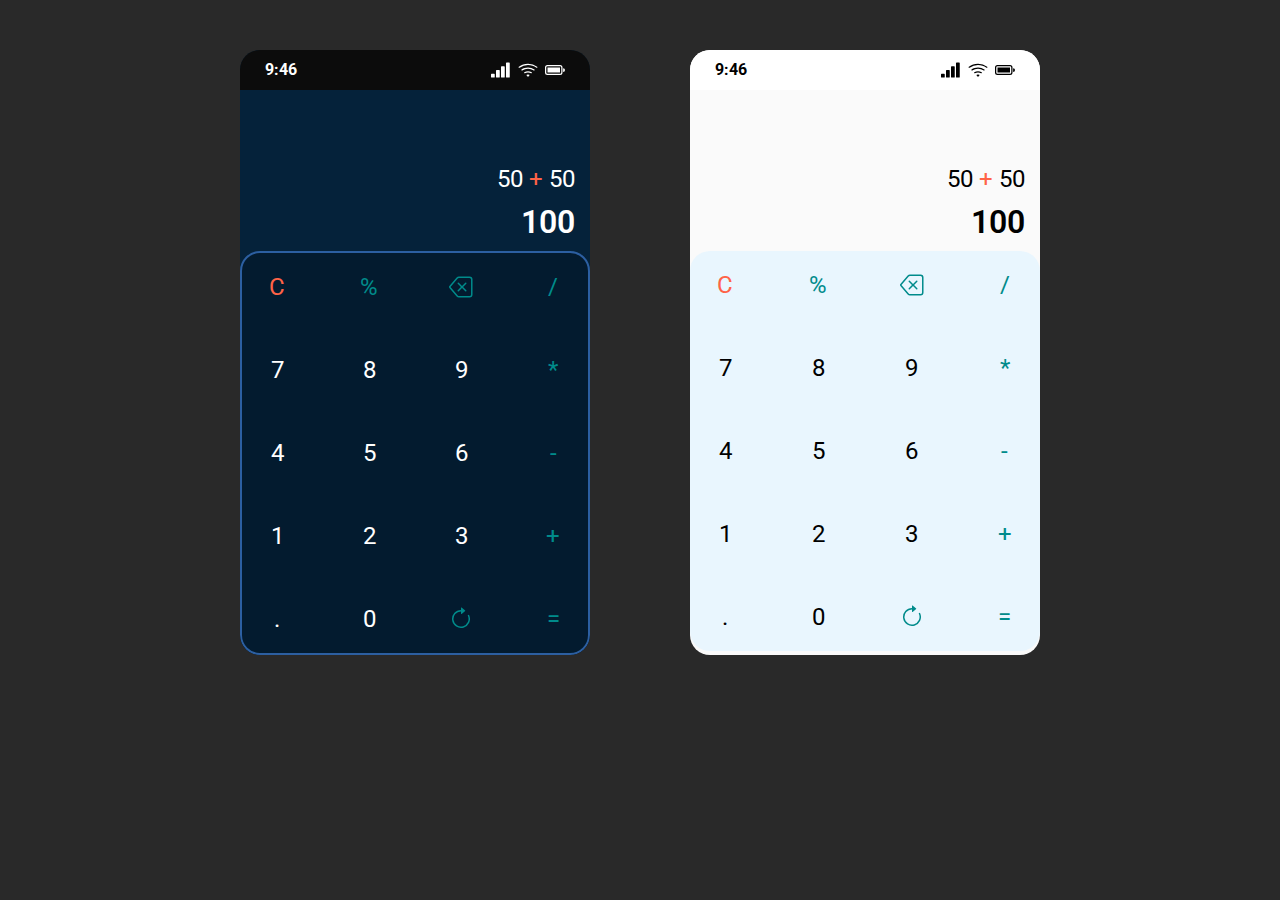
==== index.html @ c1e43ba9 "first commit" ====
<!DOCTYPE html>
<html lang="en">
<head>
    <meta charset="UTF-8">
    <meta http-equiv="X-UA-Compatible" content="IE=edge">
    <meta name="viewport" content="width=device-width, initial-scale=1.0">
    <link rel="stylesheet" href="./style.css">
    <title>Document</title>
</head>
<body>
    
    <section>
        <div class="calculator">
            <div class="top__panel">
                <time>9:46</time>
                <div>
                    <img src="./svg/mobile_communication.svg" alt="mobile_communication">
                    <img src="./svg/wi_fi.svg" alt="wi_fi">
                    <img src="./svg/battery_full.svg" alt="battery_full">
                </div>
            </div>

            <div class="result__panel">
                <p class="equation__text">50 <span>+</span> 50</p>
                <p class="result__text">100</p>
            </div>
            
            <div class="click__panel">
                <p>C</p>
                <p>%</p>
                <p><img src="./svg/backspace.svg" alt="backspace"></p>
                <p>/</p>
                <p>7</p>
                <p>8</p>
                <p>9</p>
                <p>*</p>
                <p>4</p>
                <p>5</p>
                <p>6</p>
                <p>-</p>
                <p>1</p>
                <p>2</p>
                <p>3</p>
                <p>+</p>
                <p>.</p>
                <p>0</p>
                <p><img src="./svg/arrow_clockwise.svg" alt="arrow_clockwise"></p>
                <p>=</p>
            </div>
        </div>

        <div class="calculator calculator__white">
            <div class="top__panel top__white-panel">
                <time>9:46</time>
                <div>
                    <img src="./svg/mobile_communication-black.svg" alt="mobile_communication">
                    <img src="./svg/wi_fi-black.svg" alt="wi_fi">
                    <img src="./svg/battery_full-black.svg" alt="battery_full">
                </div>
            </div>
        
            <div class="result__panel result__white-panel">
                <p class="equation__text">50 <span>+</span> 50</p>
                <p class="result__text">100</p>
            </div>
        
            <div class="click__panel click__white-panel">
                <p>C</p>
                <p>%</p>
                <p><img src="./svg/backspace.svg" alt="backspace"></p>
                <p>/</p>
                <p>7</p>
                <p>8</p>
                <p>9</p>
                <p>*</p>
                <p>4</p>
                <p>5</p>
                <p>6</p>
                <p>-</p>
                <p>1</p>
                <p>2</p>
                <p>3</p>
                <p>+</p>
                <p>.</p>
                <p>0</p>
                <p><img src="./svg/arrow_clockwise.svg" alt="arrow_clockwise"></p>
                <p>=</p>
            </div>
        </div>
    </section>

</body>
</html>
---- style.css ----
@import url('https://fonts.googleapis.com/css2?family=Roboto:ital,wght@0,300;0,400;0,500;0,700;1,400;1,500;1,700&display=swap');



html {
    box-sizing: border-box;
}

*,
*::after {
    box-sizing: inherit;
}

body {
    margin: 0;
    padding: 0;
    background-color: rgb(41, 41, 41);
    font-family: "Roboto", sans-serif;
    display: flex;
    justify-content: center;
    align-items: center;
    color: white;
}

/* div {
    background-color: rgb(56, 56, 56);
    border: 1px solid rgb(27, 27, 27);
    border-radius: 15px;
    padding: 30px 50px;
    box-shadow: rgba(0, 0, 0, 0.35) 0px 5px 15px;
} */
/* p {
    padding: 10px 20px;
    display: flex;
    justify-content: space-between;
    align-items: center;
    gap: 20px;
    border-radius: 5px;
    box-shadow: rgba(0, 0, 0, 0.35) 0px 5px 15px;
} */

section {
    display: flex;
    gap: 100px;
}

.calculator {
    max-width: 350px;
    max-height: 700px;
    /* border: 3px solid rgb(105, 69, 69); */
    background-color: rgb(5, 34, 58);
    border-radius: 20px;
    overflow: hidden;
    margin: 50px 0;
}
.calculator__white {
    background-color: #FAFAFA;
}

.top__panel {
    /* border: 2px solid rgb(217, 255, 0); */
    background: #0c0c0c;
    font-weight: 700;
    display: flex;
    justify-content: space-between;
    padding: 10px 25px;
}
.top__white-panel {
    background-color: #FFFFFF;
    color: #000;
}

.top__panel > div {
    display: flex;
    justify-content: center;
    align-items: center;
    gap: 7px;
}

.result__panel {
    /* border: 2px solid rgb(112, 143, 29); */
    text-align: right;
}

.result__white-panel {
    color: #000;
}

.equation__text {
    /* border: 2px solid rgb(21, 30, 104); */
    font-size: 24px;
    font-weight: 400;
    margin: 75px 15px 0 15px;
}

.result__text {
    /* border: 2px solid rgb(83, 38, 83); */
    font-size: 32px;
    font-weight: 600;
    margin: 10px 15px;
}
.click__panel {
    border: 2px solid rgb(44, 95, 161);
    background-color: rgb(3, 27, 47);
    border-radius: 20px;
    display: flex;
    justify-content: space-between;
    flex-wrap: wrap;
    gap: 25px;
    padding: 5px 10px;
}

.click__white-panel {
    background-color: #E9F6FE;
    border: none;
}

.click__panel > p {
    width: 40px;
    /* border: 2px solid darkorange; */
    /* box-shadow: rgba(0, 0, 0, 0.35) 0px 5px 15px; */
    display: flex;
    justify-content: center;
    align-items: center;
    font-size: 24px;
    cursor: pointer;
    margin: 0;
    padding: 15px 25px;;
}

.click__white-panel > p {
    color: #000;
}

.click__panel>p:active {
    transform: scale(0.90);
}
.click__panel > p:nth-child(1), span {
    color: tomato;
}
.click__panel>p:nth-child(2) {
    color: darkcyan;
}
.click__panel>p:nth-child(4) {
    color: darkcyan;
}
.click__panel>p:nth-child(8) {
    color: darkcyan;
}
.click__panel>p:nth-child(12) {
    color: darkcyan;
}
.click__panel>p:nth-child(16) {
    color: darkcyan;
}
.click__panel>p:nth-child(20) {
    color: darkcyan;
}
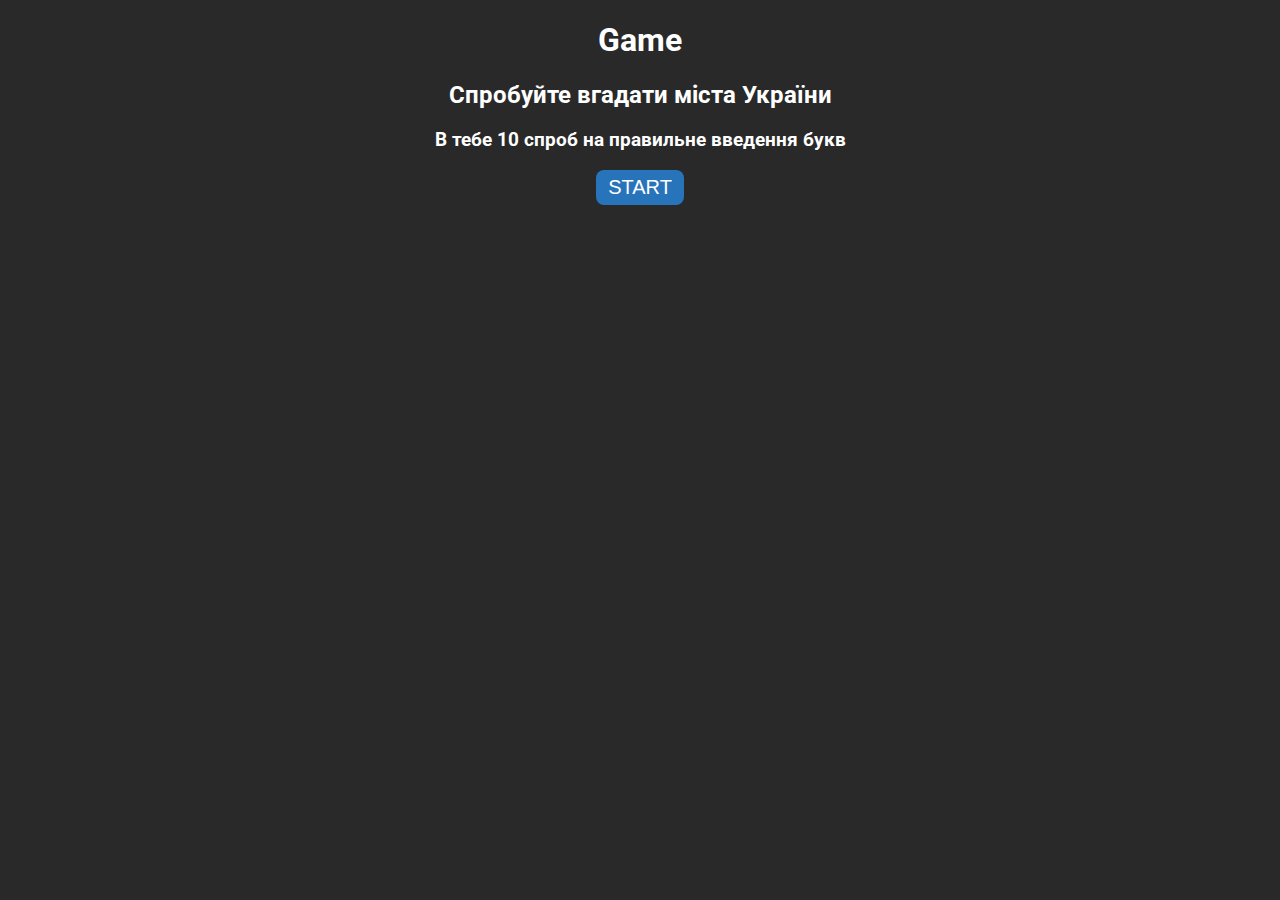
==== commit 76959b57: "coding js game, lvl 1" ====
--- a/index.html
+++ b/index.html
@@ -1,93 +1,20 @@
 <!DOCTYPE html>
 <html lang="en">
-<head>
-    <meta charset="UTF-8">
-    <meta http-equiv="X-UA-Compatible" content="IE=edge">
-    <meta name="viewport" content="width=device-width, initial-scale=1.0">
-    <link rel="stylesheet" href="./style.css">
+  <head>
+    <meta charset="UTF-8" />
+    <meta http-equiv="X-UA-Compatible" content="IE=edge" />
+    <meta name="viewport" content="width=device-width, initial-scale=1.0" />
+    <link rel="stylesheet" href="./style.css" />
     <title>Document</title>
-</head>
-<body>
-    
+  </head>
+  <body>
     <section>
-        <div class="calculator">
-            <div class="top__panel">
-                <time>9:46</time>
-                <div>
-                    <img src="./svg/mobile_communication.svg" alt="mobile_communication">
-                    <img src="./svg/wi_fi.svg" alt="wi_fi">
-                    <img src="./svg/battery_full.svg" alt="battery_full">
-                </div>
-            </div>
-
-            <div class="result__panel">
-                <p class="equation__text">50 <span>+</span> 50</p>
-                <p class="result__text">100</p>
-            </div>
-            
-            <div class="click__panel">
-                <p>C</p>
-                <p>%</p>
-                <p><img src="./svg/backspace.svg" alt="backspace"></p>
-                <p>/</p>
-                <p>7</p>
-                <p>8</p>
-                <p>9</p>
-                <p>*</p>
-                <p>4</p>
-                <p>5</p>
-                <p>6</p>
-                <p>-</p>
-                <p>1</p>
-                <p>2</p>
-                <p>3</p>
-                <p>+</p>
-                <p>.</p>
-                <p>0</p>
-                <p><img src="./svg/arrow_clockwise.svg" alt="arrow_clockwise"></p>
-                <p>=</p>
-            </div>
-        </div>
-
-        <div class="calculator calculator__white">
-            <div class="top__panel top__white-panel">
-                <time>9:46</time>
-                <div>
-                    <img src="./svg/mobile_communication-black.svg" alt="mobile_communication">
-                    <img src="./svg/wi_fi-black.svg" alt="wi_fi">
-                    <img src="./svg/battery_full-black.svg" alt="battery_full">
-                </div>
-            </div>
-        
-            <div class="result__panel result__white-panel">
-                <p class="equation__text">50 <span>+</span> 50</p>
-                <p class="result__text">100</p>
-            </div>
-        
-            <div class="click__panel click__white-panel">
-                <p>C</p>
-                <p>%</p>
-                <p><img src="./svg/backspace.svg" alt="backspace"></p>
-                <p>/</p>
-                <p>7</p>
-                <p>8</p>
-                <p>9</p>
-                <p>*</p>
-                <p>4</p>
-                <p>5</p>
-                <p>6</p>
-                <p>-</p>
-                <p>1</p>
-                <p>2</p>
-                <p>3</p>
-                <p>+</p>
-                <p>.</p>
-                <p>0</p>
-                <p><img src="./svg/arrow_clockwise.svg" alt="arrow_clockwise"></p>
-                <p>=</p>
-            </div>
-        </div>
+      <h1>Game</h1>
+      <h2>Спробуйте вгадати міста України</h2>
+      <h3>В тебе 10 спроб на правильне введення букв</h3>
+      <button id="btnStart">START</button>
     </section>
 
-</body>
-</html>+    <script src="./script.js"></script>
+  </body>
+</html>
--- a/style.css
+++ b/style.css
@@ -17,142 +17,24 @@
     background-color: rgb(41, 41, 41);
     font-family: "Roboto", sans-serif;
     display: flex;
+    flex-direction: column;
     justify-content: center;
     align-items: center;
+    text-align: center;
     color: white;
 }
 
-/* div {
-    background-color: rgb(56, 56, 56);
-    border: 1px solid rgb(27, 27, 27);
-    border-radius: 15px;
-    padding: 30px 50px;
-    box-shadow: rgba(0, 0, 0, 0.35) 0px 5px 15px;
-} */
-/* p {
-    padding: 10px 20px;
-    display: flex;
-    justify-content: space-between;
-    align-items: center;
-    gap: 20px;
-    border-radius: 5px;
-    box-shadow: rgba(0, 0, 0, 0.35) 0px 5px 15px;
-} */
-
-section {
-    display: flex;
-    gap: 100px;
+button {
+    background-color: rgb(40, 116, 187);
+    border: none;
+    border-radius: 8px;
+    font-size: 20px;
+    color: white;
+    cursor: pointer;
+    padding: 6px 12px;
 }
-
-.calculator {
-    max-width: 350px;
-    max-height: 700px;
-    /* border: 3px solid rgb(105, 69, 69); */
-    background-color: rgb(5, 34, 58);
-    border-radius: 20px;
-    overflow: hidden;
-    margin: 50px 0;
+button:active {
+    background-color: rgb(22, 92, 156);
+    color: rgb(230, 230, 230);
+    transform: scale(0.95);
 }
-.calculator__white {
-    background-color: #FAFAFA;
-}
-
-.top__panel {
-    /* border: 2px solid rgb(217, 255, 0); */
-    background: #0c0c0c;
-    font-weight: 700;
-    display: flex;
-    justify-content: space-between;
-    padding: 10px 25px;
-}
-.top__white-panel {
-    background-color: #FFFFFF;
-    color: #000;
-}
-
-.top__panel > div {
-    display: flex;
-    justify-content: center;
-    align-items: center;
-    gap: 7px;
-}
-
-.result__panel {
-    /* border: 2px solid rgb(112, 143, 29); */
-    text-align: right;
-}
-
-.result__white-panel {
-    color: #000;
-}
-
-.equation__text {
-    /* border: 2px solid rgb(21, 30, 104); */
-    font-size: 24px;
-    font-weight: 400;
-    margin: 75px 15px 0 15px;
-}
-
-.result__text {
-    /* border: 2px solid rgb(83, 38, 83); */
-    font-size: 32px;
-    font-weight: 600;
-    margin: 10px 15px;
-}
-.click__panel {
-    border: 2px solid rgb(44, 95, 161);
-    background-color: rgb(3, 27, 47);
-    border-radius: 20px;
-    display: flex;
-    justify-content: space-between;
-    flex-wrap: wrap;
-    gap: 25px;
-    padding: 5px 10px;
-}
-
-.click__white-panel {
-    background-color: #E9F6FE;
-    border: none;
-}
-
-.click__panel > p {
-    width: 40px;
-    /* border: 2px solid darkorange; */
-    /* box-shadow: rgba(0, 0, 0, 0.35) 0px 5px 15px; */
-    display: flex;
-    justify-content: center;
-    align-items: center;
-    font-size: 24px;
-    cursor: pointer;
-    margin: 0;
-    padding: 15px 25px;;
-}
-
-.click__white-panel > p {
-    color: #000;
-}
-
-.click__panel>p:active {
-    transform: scale(0.90);
-}
-.click__panel > p:nth-child(1), span {
-    color: tomato;
-}
-.click__panel>p:nth-child(2) {
-    color: darkcyan;
-}
-.click__panel>p:nth-child(4) {
-    color: darkcyan;
-}
-.click__panel>p:nth-child(8) {
-    color: darkcyan;
-}
-.click__panel>p:nth-child(12) {
-    color: darkcyan;
-}
-.click__panel>p:nth-child(16) {
-    color: darkcyan;
-}
-.click__panel>p:nth-child(20) {
-    color: darkcyan;
-}